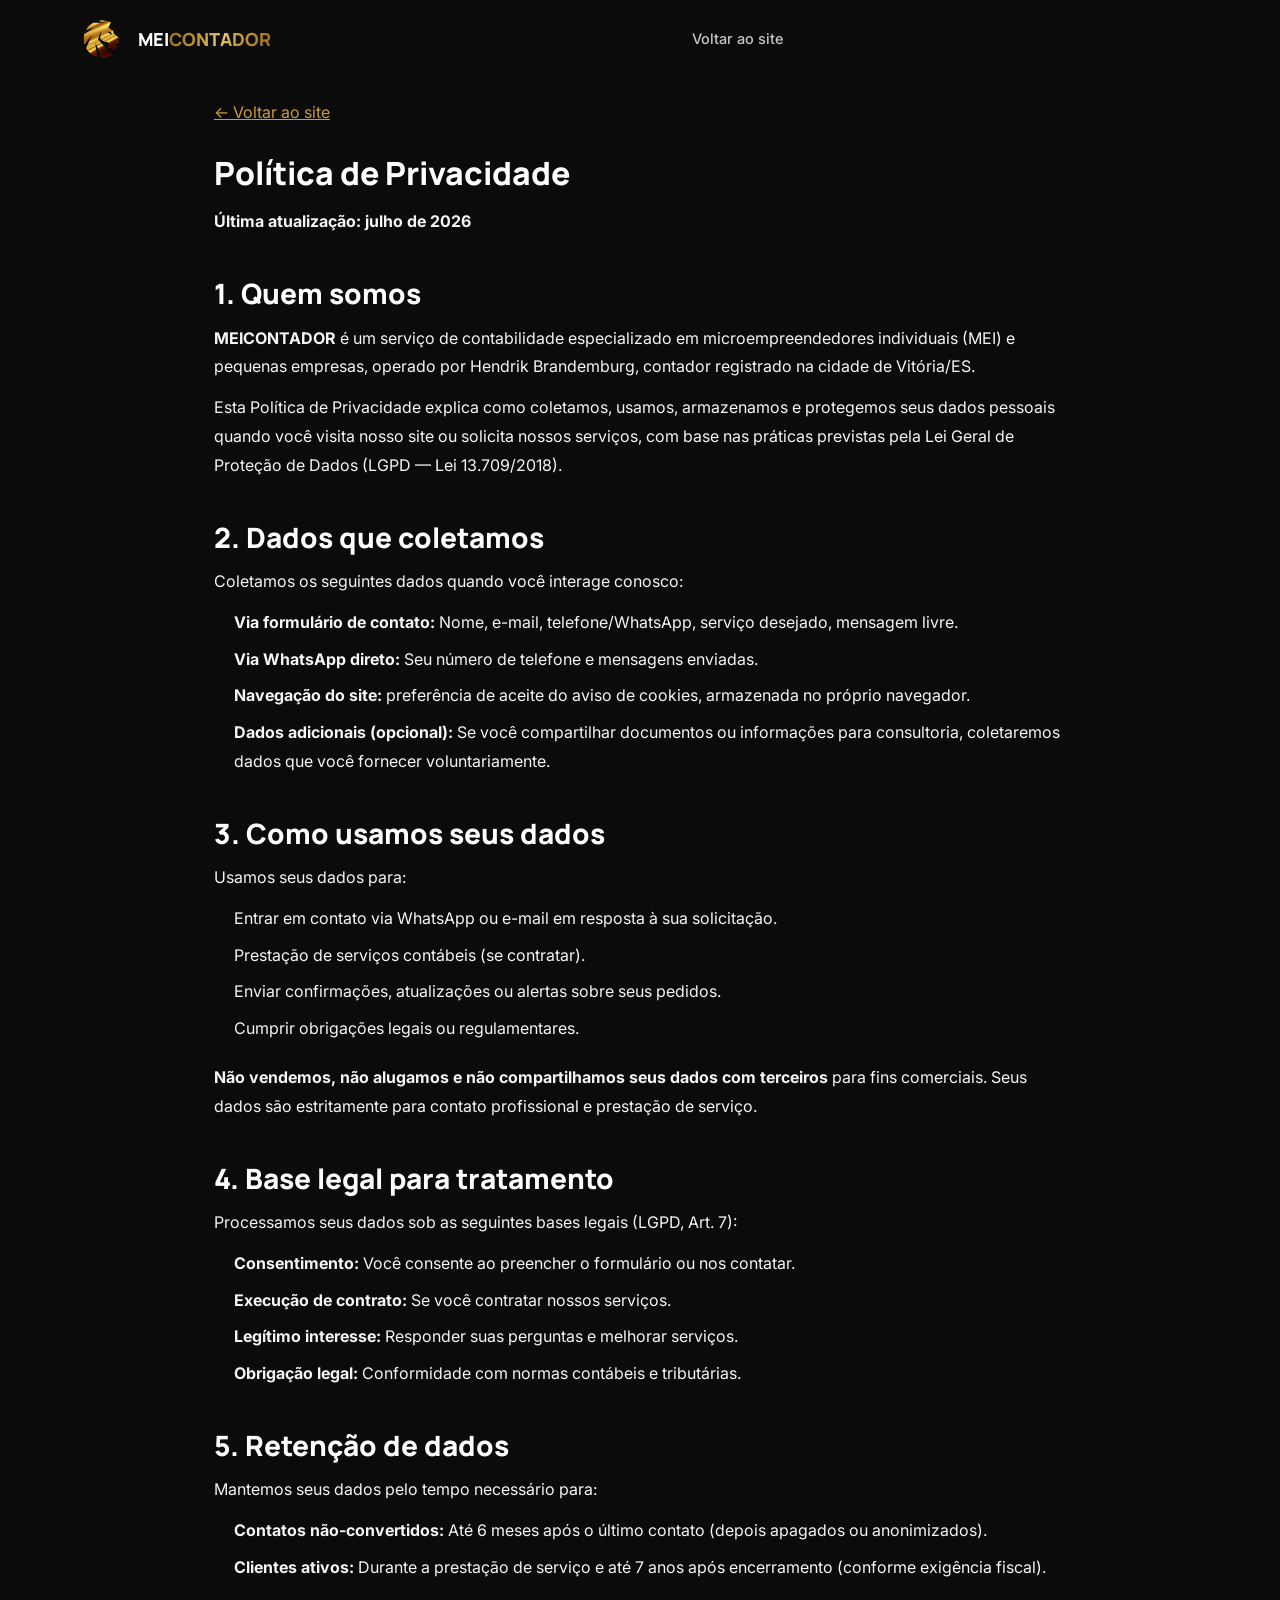
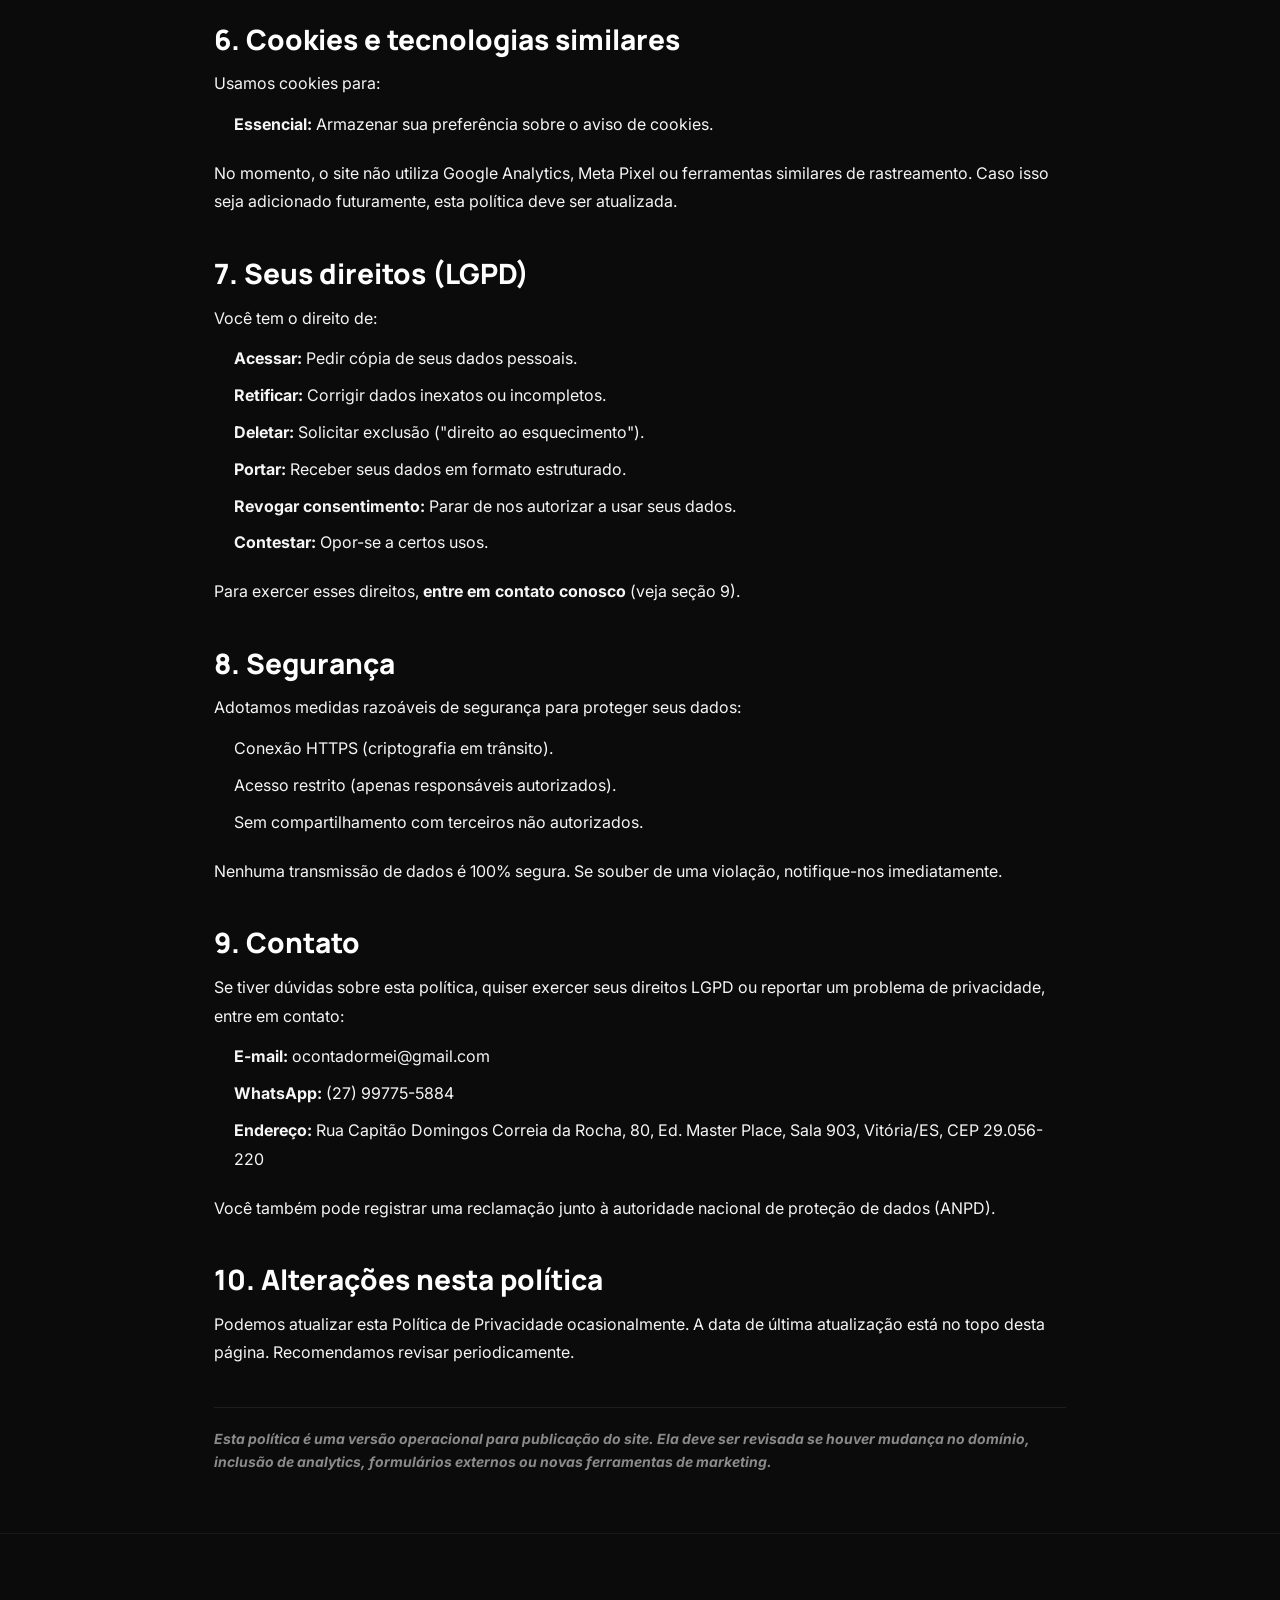
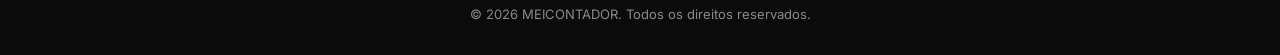
==== privacidade.html @ b013ba26 "feat: prepare MEICONTADOR static landing page" ====
<!DOCTYPE html>
<html lang="pt-BR">
<head>
<meta charset="UTF-8">
<meta name="viewport" content="width=device-width, initial-scale=1.0">
<title>Política de Privacidade | MEICONTADOR</title>
<meta name="description" content="Conheça a Política de Privacidade do MEICONTADOR e como tratamos dados pessoais para atendimento contábil.">
<meta name="robots" content="index, follow">
<link rel="canonical" href="https://meicontador-site.vercel.app/privacidade.html">

<link rel="icon" type="image/png" href="assets/favicon.png">
<link rel="preconnect" href="https://fonts.googleapis.com">
<link rel="preconnect" href="https://fonts.gstatic.com" crossorigin>
<link href="https://fonts.googleapis.com/css2?family=Manrope:wght@500;700;800&family=Inter:wght@400;500;600&display=swap" rel="stylesheet">
<link rel="stylesheet" href="css/style.css">

<style>
.privacy-container { max-width:900px; margin:0 auto; padding:100px 24px 60px; }
.privacy-container h1 { margin-top:0; margin-bottom:16px; }
.privacy-container h2 { margin-top:42px; margin-bottom:14px; font-size:clamp(20px,2.2vw,28px); }
.privacy-container p, .privacy-container li { line-height:1.8; margin-bottom:12px; color:var(--gray-light); }
.privacy-container ul { margin-left:20px; margin-bottom:20px; }
.privacy-container li { margin-bottom:8px; }
.privacy-update { color:var(--gray-mid); font-size:14px; font-style:italic; margin-top:40px; padding-top:20px; border-top:1px solid rgba(255,255,255,.08); }
.back-link { display:inline-flex; align-items:center; gap:8px; margin-bottom:30px; color:var(--gold); text-decoration:underline; }
.back-link:hover { opacity:.8; }
</style>
</head>
<body>

<header class="site-header" id="siteHeader">
  <div class="container nav-inner">
    <a href="index.html" class="brand">
      <img src="assets/logo-icon.png" alt="MEICONTADOR" width="400" height="283" decoding="async">
      <span class="brand-word">MEI<span>CONTADOR</span></span>
    </a>
    <nav class="nav-links" id="navLinks">
      <a href="index.html">Voltar ao site</a>
    </nav>
    <div class="nav-cta">
      <button class="menu-toggle" id="menuToggle" aria-label="Abrir menu" aria-expanded="false" aria-controls="navLinks"><span class="hamburger"><i></i><i></i><i></i></span></button>
    </div>
  </div>
</header>

<main class="privacy-container">
  <a href="index.html" class="back-link">← Voltar ao site</a>

  <h1>Política de Privacidade</h1>
  <p><strong>Última atualização: julho de 2026</strong></p>

  <h2>1. Quem somos</h2>
  <p><strong>MEICONTADOR</strong> é um serviço de contabilidade especializado em microempreendedores individuais (MEI) e pequenas empresas, operado por Hendrik Brandemburg, contador registrado na cidade de Vitória/ES.</p>
  <p>Esta Política de Privacidade explica como coletamos, usamos, armazenamos e protegemos seus dados pessoais quando você visita nosso site ou solicita nossos serviços, com base nas práticas previstas pela Lei Geral de Proteção de Dados (LGPD — Lei 13.709/2018).</p>

  <h2>2. Dados que coletamos</h2>
  <p>Coletamos os seguintes dados quando você interage conosco:</p>
  <ul>
    <li><strong>Via formulário de contato:</strong> Nome, e-mail, telefone/WhatsApp, serviço desejado, mensagem livre.</li>
    <li><strong>Via WhatsApp direto:</strong> Seu número de telefone e mensagens enviadas.</li>
    <li><strong>Navegação do site:</strong> preferência de aceite do aviso de cookies, armazenada no próprio navegador.</li>
    <li><strong>Dados adicionais (opcional):</strong> Se você compartilhar documentos ou informações para consultoria, coletaremos dados que você fornecer voluntariamente.</li>
  </ul>

  <h2>3. Como usamos seus dados</h2>
  <p>Usamos seus dados para:</p>
  <ul>
    <li>Entrar em contato via WhatsApp ou e-mail em resposta à sua solicitação.</li>
    <li>Prestação de serviços contábeis (se contratar).</li>
    <li>Enviar confirmações, atualizações ou alertas sobre seus pedidos.</li>
    <li>Cumprir obrigações legais ou regulamentares.</li>
  </ul>
  <p><strong>Não vendemos, não alugamos e não compartilhamos seus dados com terceiros</strong> para fins comerciais. Seus dados são estritamente para contato profissional e prestação de serviço.</p>

  <h2>4. Base legal para tratamento</h2>
  <p>Processamos seus dados sob as seguintes bases legais (LGPD, Art. 7):</p>
  <ul>
    <li><strong>Consentimento:</strong> Você consente ao preencher o formulário ou nos contatar.</li>
    <li><strong>Execução de contrato:</strong> Se você contratar nossos serviços.</li>
    <li><strong>Legítimo interesse:</strong> Responder suas perguntas e melhorar serviços.</li>
    <li><strong>Obrigação legal:</strong> Conformidade com normas contábeis e tributárias.</li>
  </ul>

  <h2>5. Retenção de dados</h2>
  <p>Mantemos seus dados pelo tempo necessário para:</p>
  <ul>
    <li><strong>Contatos não-convertidos:</strong> Até 6 meses após o último contato (depois apagados ou anonimizados).</li>
    <li><strong>Clientes ativos:</strong> Durante a prestação de serviço e até 7 anos após encerramento (conforme exigência fiscal).</li>
  </ul>

  <h2>6. Cookies e tecnologias similares</h2>
  <p>Usamos cookies para:</p>
  <ul>
    <li><strong>Essencial:</strong> Armazenar sua preferência sobre o aviso de cookies.</li>
  </ul>
  <p>No momento, o site não utiliza Google Analytics, Meta Pixel ou ferramentas similares de rastreamento. Caso isso seja adicionado futuramente, esta política deve ser atualizada.</p>

  <h2>7. Seus direitos (LGPD)</h2>
  <p>Você tem o direito de:</p>
  <ul>
    <li><strong>Acessar:</strong> Pedir cópia de seus dados pessoais.</li>
    <li><strong>Retificar:</strong> Corrigir dados inexatos ou incompletos.</li>
    <li><strong>Deletar:</strong> Solicitar exclusão ("direito ao esquecimento").</li>
    <li><strong>Portar:</strong> Receber seus dados em formato estruturado.</li>
    <li><strong>Revogar consentimento:</strong> Parar de nos autorizar a usar seus dados.</li>
    <li><strong>Contestar:</strong> Opor-se a certos usos.</li>
  </ul>
  <p>Para exercer esses direitos, <strong>entre em contato conosco</strong> (veja seção 9).</p>

  <h2>8. Segurança</h2>
  <p>Adotamos medidas razoáveis de segurança para proteger seus dados:</p>
  <ul>
    <li>Conexão HTTPS (criptografia em trânsito).</li>
    <li>Acesso restrito (apenas responsáveis autorizados).</li>
    <li>Sem compartilhamento com terceiros não autorizados.</li>
  </ul>
  <p>Nenhuma transmissão de dados é 100% segura. Se souber de uma violação, notifique-nos imediatamente.</p>

  <h2>9. Contato</h2>
  <p>Se tiver dúvidas sobre esta política, quiser exercer seus direitos LGPD ou reportar um problema de privacidade, entre em contato:</p>
  <ul>
    <li><strong>E-mail:</strong> <a href="mailto:ocontadormei@gmail.com">ocontadormei@gmail.com</a></li>
    <li><strong>WhatsApp:</strong> <a href="https://wa.me/5527997755884" target="_blank" rel="noopener">(27) 99775-5884</a></li>
    <li><strong>Endereço:</strong> Rua Capitão Domingos Correia da Rocha, 80, Ed. Master Place, Sala 903, Vitória/ES, CEP 29.056-220</li>
  </ul>
  <p>Você também pode registrar uma reclamação junto à autoridade nacional de proteção de dados (<a href="https://www.gov.br/anpd/pt-br" target="_blank" rel="noopener">ANPD</a>).</p>

  <h2>10. Alterações nesta política</h2>
  <p>Podemos atualizar esta Política de Privacidade ocasionalmente. A data de última atualização está no topo desta página. Recomendamos revisar periodicamente.</p>

  <div class="privacy-update">
    <strong>Esta política é uma versão operacional para publicação do site. Ela deve ser revisada se houver mudança no domínio, inclusão de analytics, formulários externos ou novas ferramentas de marketing.</strong>
  </div>
</main>

<footer class="site-footer">
  <div class="container">
    <div class="footer-bottom" style="justify-content:center; border:none; padding-top:0;">
      <span>© <span id="year"></span> MEICONTADOR. Todos os direitos reservados.</span>
    </div>
  </div>
</footer>

<script src="js/main.js"></script>
</body>
</html>
---- css/style.css ----
/* ==========================================================================
   MEICONTADOR — Design tokens
   ========================================================================== */
:root{
  --black:        #0B0B0B;
  --black-soft:   #1C1C1C;
  --black-card:   #151515;
  --gray-light:   #F5F5F5;
  --gray-mid:     #8A8A8A;
  --white:        #FFFFFF;
  --gold:         #C89B3C;
  --gold-dark:    #9B6C14;
  --gold-bright:  #E8CB7A;
  --gold-line:    rgba(200,155,60,.35);

  --font-display: 'Manrope', sans-serif;
  --font-body:    'Inter', sans-serif;

  --gold-gradient: linear-gradient(115deg, var(--gold-dark) 0%, var(--gold) 35%, var(--gold-bright) 50%, var(--gold) 65%, var(--gold-dark) 100%);

  --container: 1180px;
  --radius: 14px;
  --ease: cubic-bezier(.16,.84,.44,1);
}

*,*::before,*::after{ box-sizing:border-box; margin:0; padding:0; }
html{ scroll-behavior:smooth; }
@media (prefers-reduced-motion: reduce){
  html{ scroll-behavior:auto; }
  *,*::before,*::after{ animation-duration:.01ms !important; animation-iteration-count:1 !important; transition-duration:.01ms !important; scroll-behavior:auto !important; }
}

body{
  background:var(--black);
  color:var(--gray-light);
  font-family:var(--font-body);
  line-height:1.6;
  -webkit-font-smoothing:antialiased;
  overflow-x:hidden;
}

img{ max-width:100%; display:block; }
a{ color:inherit; text-decoration:none; }
ul{ list-style:none; }
button{ font-family:inherit; cursor:pointer; border:none; background:none; color:inherit; }
input, textarea, select{ font-family:inherit; }

a:focus-visible,
button:focus-visible,
input:focus-visible,
select:focus-visible,
textarea:focus-visible{
  outline:2px solid var(--gold-bright);
  outline-offset:4px;
}

.container{ max-width:var(--container); margin:0 auto; padding:0 24px; }

section{ position:relative; }

h1,h2,h3,h4{ font-family:var(--font-display); font-weight:800; color:var(--white); letter-spacing:0; line-height:1.12; }

.eyebrow{
  display:inline-flex; align-items:center; gap:10px;
  font-family:var(--font-body); font-weight:600; font-size:13px; letter-spacing:0; text-transform:uppercase;
  color:var(--gold);
  margin-bottom:18px;
}
.eyebrow::before{ content:''; width:22px; height:1px; background:var(--gold); }

.section-head{ max-width:640px; margin-bottom:56px; }
.section-head h2{ font-size:clamp(28px,3.6vw,42px); margin-bottom:16px; }
.section-head p{ color:var(--gray-mid); font-size:17px; }
.section-head.center{ margin-left:auto; margin-right:auto; text-align:center; }

/* Gold text ------------------------------------------------------------ */
.gold-text{
  background:var(--gold-gradient);
  background-size:220% 100%;
  -webkit-background-clip:text; background-clip:text; color:transparent;
  animation:shine 7s linear infinite;
}
@keyframes shine{ to{ background-position:-220% 0; } }

/* Buttons ---------------------------------------------------------------- */
.btn{
  display:inline-flex; align-items:center; justify-content:center; gap:10px;
  padding:15px 30px; border-radius:100px;
  font-weight:600; font-size:15px; letter-spacing:0;
  transition:transform .35s var(--ease), box-shadow .35s var(--ease), background .35s var(--ease);
  white-space:nowrap;
}
.btn-primary{
  background:var(--gold-gradient); background-size:220% 100%; background-position:0 0;
  color:var(--black);
}
.btn-primary:hover{ background-position:-120% 0; transform:translateY(-2px); box-shadow:0 12px 30px -8px rgba(200,155,60,.55); }
.btn-ghost{
  border:1px solid rgba(255,255,255,.18); color:var(--white); background:rgba(255,255,255,.02);
}
.btn-ghost:hover{ border-color:var(--gold); background:rgba(200,155,60,.08); transform:translateY(-2px); }
.btn-block{ width:100%; }

/* ==========================================================================
   Header / nav
   ========================================================================== */
.site-header{
  position:fixed; top:0; left:0; right:0; z-index:100;
  padding:20px 0;
  transition:background .4s var(--ease), padding .4s var(--ease), border-color .4s var(--ease);
  border-bottom:1px solid transparent;
}
.site-header.scrolled{
  padding:12px 0;
  background:rgba(11,11,11,.82);
  backdrop-filter:blur(14px);
  -webkit-backdrop-filter:blur(14px);
  border-bottom-color:rgba(255,255,255,.06);
}
.nav-inner{ display:flex; align-items:center; justify-content:space-between; gap:24px; }
.brand{ display:flex; align-items:center; gap:10px; }
.brand img{ height:38px; width:auto; }
.brand-word{ font-family:var(--font-display); font-weight:800; font-size:18px; color:var(--white); letter-spacing:0; }
.brand-word span{ background:var(--gold-gradient); -webkit-background-clip:text; background-clip:text; color:transparent; }

.nav-links{ display:flex; align-items:center; gap:34px; }
.nav-links a{ font-size:14.5px; font-weight:500; color:var(--gray-light); opacity:.8; position:relative; transition:opacity .25s; }
.nav-links a:hover{ opacity:1; }
.nav-links a::after{ content:''; position:absolute; left:0; bottom:-6px; width:0; height:1px; background:var(--gold); transition:width .3s var(--ease); }
.nav-links a:hover::after{ width:100%; }

.nav-cta{ display:flex; align-items:center; gap:14px; }
.nav-cta .btn{ padding:11px 22px; font-size:14px; }

.menu-toggle{ display:none; width:38px; height:38px; align-items:center; justify-content:center; }
.menu-toggle span, .menu-toggle::before, .menu-toggle::after{ display:none; }
.hamburger{ width:22px; height:16px; position:relative; }
.hamburger i{ position:absolute; left:0; right:0; height:1.5px; background:var(--white); transition:transform .3s var(--ease), opacity .3s var(--ease); }
.hamburger i:nth-child(1){ top:0; }
.hamburger i:nth-child(2){ top:7px; }
.hamburger i:nth-child(3){ top:14px; }
.menu-toggle.open .hamburger i:nth-child(1){ transform:translateY(7px) rotate(45deg); }
.menu-toggle.open .hamburger i:nth-child(2){ opacity:0; }
.menu-toggle.open .hamburger i:nth-child(3){ transform:translateY(-7px) rotate(-45deg); }

@media (max-width: 900px){
  .nav-links{ position:fixed; top:0; right:0; height:100vh; width:min(320px,80vw);
    background:var(--black-soft); flex-direction:column; justify-content:center; align-items:flex-start;
    padding:40px; gap:26px; transform:translateX(100%); transition:transform .45s var(--ease); border-left:1px solid rgba(255,255,255,.06); }
  .nav-links.open{ transform:translateX(0); }
  .nav-links a{ font-size:19px; }
  .nav-cta .btn-ghost{ display:none; }
  .menu-toggle{ display:flex; }
}

/* ==========================================================================
   Hero
   ========================================================================== */
.hero{
  min-height:100vh; display:flex; align-items:center;
  padding:150px 0 90px;
  position:relative;
  background:
    radial-gradient(ellipse 900px 500px at 82% 12%, rgba(200,155,60,.14), transparent 60%),
    radial-gradient(ellipse 700px 500px at 5% 90%, rgba(155,108,20,.10), transparent 60%),
    var(--black);
  overflow:hidden;
}
.hero-grid{ display:grid; grid-template-columns:1.05fr .95fr; gap:60px; align-items:center; }
.hero-copy h1{ font-size:clamp(38px,5.4vw,68px); margin-bottom:22px; }
.hero-copy p.lead{ font-size:18px; color:var(--gray-mid); max-width:480px; margin-bottom:38px; }
.hero-actions{ display:flex; gap:16px; flex-wrap:wrap; margin-bottom:46px; }
.hero-trust{ display:flex; gap:34px; flex-wrap:wrap; }
.hero-trust div{ display:flex; flex-direction:column; }
.hero-trust strong{ font-family:var(--font-display); font-weight:800; font-size:22px; color:var(--white); }
.hero-trust span{ font-size:13px; color:var(--gray-mid); }

.hero-visual{ position:relative; height:480px; }
.hero-visual svg{ width:100%; height:100%; }

/* ==========================================================================
   Stats bar
   ========================================================================== */
.stats{ padding:70px 0; border-top:1px solid rgba(255,255,255,.06); border-bottom:1px solid rgba(255,255,255,.06); }
.stats-grid{ display:grid; grid-template-columns:repeat(4,1fr); gap:32px; text-align:center; }
.stat-num{ font-family:var(--font-display); font-weight:800; font-size:clamp(30px,3.6vw,44px); background:var(--gold-gradient); -webkit-background-clip:text; background-clip:text; color:transparent; }
.stat-label{ margin-top:6px; font-size:14px; color:var(--gray-mid); }

/* ==========================================================================
   Services
   ========================================================================== */
.services{ padding:130px 0; }
.services-grid{ display:grid; grid-template-columns:repeat(4,1fr); gap:20px; }
.service-card{
  background:var(--black-card); border:1px solid rgba(255,255,255,.06); border-radius:var(--radius);
  padding:30px 26px; position:relative; overflow:hidden;
  transition:transform .4s var(--ease), border-color .4s var(--ease);
  min-height:255px; display:flex; flex-direction:column;
}
.service-card::before{
  content:''; position:absolute; inset:0; padding:1px; border-radius:var(--radius);
  background:var(--gold-gradient); background-size:250% 100%; background-position:130% 0;
  -webkit-mask:linear-gradient(#000 0 0) content-box, linear-gradient(#000 0 0);
  -webkit-mask-composite:xor; mask-composite:exclude;
  opacity:0; transition:opacity .4s var(--ease), background-position 1.1s var(--ease);
  pointer-events:none;
}
.service-card > *{ position:relative; z-index:1; }
.service-card:hover{ transform:translateY(-6px); border-color:transparent; }
.service-card:hover::before{ opacity:1; background-position:-20% 0; }
.service-icon{ width:44px; height:44px; margin-bottom:20px; }
.service-icon svg{ width:100%; height:100%; stroke:var(--gold); }
.service-card h3{ font-size:17px; font-weight:700; margin-bottom:8px; }
.service-card p{ font-size:14px; color:var(--gray-mid); }
.service-card .service-cta{
  margin-top:auto;
  padding-top:22px;
  color:var(--gold-bright);
  font-size:14px;
  font-weight:700;
}
.service-card .service-cta:hover{ color:var(--white); }

/* ==========================================================================
   Diferenciais
   ========================================================================== */
.diferenciais{ padding:130px 0; background:var(--black-soft); }
.dif-grid{ display:grid; grid-template-columns:repeat(3,1fr); gap:1px; background:rgba(255,255,255,.06); border:1px solid rgba(255,255,255,.06); border-radius:var(--radius); overflow:hidden; }
.dif-item{ background:var(--black-soft); padding:34px 30px; display:flex; gap:16px; align-items:flex-start; }
.dif-item svg{ width:22px; height:22px; flex-shrink:0; stroke:var(--gold); margin-top:2px; }
.dif-item h4{ font-size:15.5px; font-weight:700; margin-bottom:4px; }
.dif-item p{ font-size:13.5px; color:var(--gray-mid); }

/* ==========================================================================
   Como funciona (timeline)
   ========================================================================== */
.timeline{ padding:130px 0; }
.timeline-track{ display:grid; grid-template-columns:repeat(4,1fr); gap:0; position:relative; }
.timeline-track::before{
  content:''; position:absolute; top:27px; left:12%; right:12%; height:1px;
  background:linear-gradient(90deg, transparent, var(--gold-line) 15%, var(--gold-line) 85%, transparent);
}
.tl-step{ text-align:center; padding:0 18px; position:relative; }
.tl-num{
  width:54px; height:54px; margin:0 auto 22px; border-radius:50%;
  display:flex; align-items:center; justify-content:center;
  font-family:var(--font-display); font-weight:800; font-size:18px; color:var(--black);
  background:var(--gold-gradient); position:relative; z-index:2;
}
.tl-step h4{ font-size:16px; margin-bottom:8px; }
.tl-step p{ font-size:13.5px; color:var(--gray-mid); }

/* ==========================================================================
   Benefícios
   ========================================================================== */
.beneficios{ padding:130px 0; background:var(--black-soft); }
.ben-grid{ display:grid; grid-template-columns:1fr 1fr; gap:70px; align-items:center; }
.ben-list li{ display:flex; gap:16px; align-items:flex-start; padding:16px 0; border-bottom:1px solid rgba(255,255,255,.06); }
.ben-list li:last-child{ border-bottom:none; }
.ben-list svg{ width:20px; height:20px; stroke:var(--gold); flex-shrink:0; margin-top:3px; }
.ben-list p{ font-size:15.5px; color:var(--gray-light); }
.ben-panel{
  background:var(--black-card); border:1px solid rgba(255,255,255,.07); border-radius:20px; padding:44px;
  position:relative; overflow:hidden;
}
.ben-panel::after{ content:''; position:absolute; width:260px; height:260px; border-radius:50%; background:radial-gradient(circle, rgba(200,155,60,.18), transparent 70%); top:-90px; right:-90px; }
.ben-panel blockquote{ font-family:var(--font-display); font-weight:700; font-size:22px; color:var(--white); line-height:1.4; position:relative; z-index:1; }
.ben-panel cite{ display:block; margin-top:22px; font-style:normal; font-size:13.5px; color:var(--gold); }

/* ==========================================================================
   Sobre
   ========================================================================== */
.sobre{ padding:130px 0; }
.sobre-grid{ display:grid; grid-template-columns:.8fr 1.2fr; gap:70px; align-items:center; }
.sobre-portrait{ position:relative; aspect-ratio:4/5; border-radius:20px; overflow:hidden;
  background:linear-gradient(160deg, #1a1a1a, #0d0d0d);
  border:1px solid rgba(255,255,255,.08);
  display:flex; align-items:center; justify-content:center;
}
.sobre-monogram{
  width:150px; height:150px; border-radius:50%;
  border:1px solid var(--gold-line);
  display:flex; align-items:center; justify-content:center;
  font-family:var(--font-display); font-weight:800; font-size:46px;
  background:var(--gold-gradient); -webkit-background-clip:text; background-clip:text; color:transparent;
  position:relative;
}
.sobre-monogram::before{ content:''; position:absolute; inset:-18px; border-radius:50%; border:1px solid rgba(255,255,255,.06); }
.sobre-badge{
  position:absolute; bottom:20px; left:20px; right:20px;
  background:rgba(11,11,11,.7); backdrop-filter:blur(10px); border:1px solid rgba(255,255,255,.08);
  border-radius:12px; padding:16px 18px;
}
.sobre-badge strong{ display:block; font-size:15px; color:var(--white); }
.sobre-badge span{ font-size:12.5px; color:var(--gold); }
.sobre-tags{ display:flex; flex-wrap:wrap; gap:10px; margin:26px 0 30px; }
.sobre-tags span{
  font-size:12.5px; font-weight:600; padding:8px 14px; border-radius:100px;
  border:1px solid rgba(255,255,255,.12); color:var(--gray-light);
}
.sobre-copy p{ color:var(--gray-mid); font-size:16px; margin-bottom:16px; }
.sobre-copy p:last-of-type{ margin-bottom:0; }

/* ==========================================================================
   Depoimentos
   ========================================================================== */
.depoimentos{ padding:130px 0; background:var(--black-soft); }
.dep-grid{ display:grid; grid-template-columns:repeat(3,1fr); gap:22px; }
.dep-card{ background:var(--black-card); border:1px solid rgba(255,255,255,.06); border-radius:var(--radius); padding:32px; display:flex; flex-direction:column; gap:20px; }
.dep-stars{ display:flex; gap:4px; }
.dep-stars svg{ width:16px; height:16px; fill:var(--gold); stroke:none; }
.dep-card p{ font-size:15px; color:var(--gray-light); line-height:1.7; flex-grow:1; }
.dep-person{ display:flex; align-items:center; gap:12px; padding-top:16px; border-top:1px solid rgba(255,255,255,.06); }
.dep-avatar{
  width:40px; height:40px; border-radius:50%; flex-shrink:0;
  background:var(--gold-gradient); display:flex; align-items:center; justify-content:center;
  font-family:var(--font-display); font-weight:800; font-size:14px; color:var(--black);
}
.dep-person strong{ display:block; font-size:14px; color:var(--white); }
.dep-person span{ font-size:12.5px; color:var(--gray-mid); }

/* ==========================================================================
   FAQ
   ========================================================================== */
.faq{ padding:130px 0; }
.faq-list{ max-width:820px; margin:0 auto; }
.faq-item{ border-bottom:1px solid rgba(255,255,255,.08); }
.faq-q{
  width:100%; display:flex; align-items:center; justify-content:space-between; gap:20px;
  padding:26px 4px; text-align:left; font-family:var(--font-display); font-weight:700; font-size:16.5px; color:var(--white);
}
.faq-q .plus{ width:20px; height:20px; position:relative; flex-shrink:0; }
.faq-q .plus::before, .faq-q .plus::after{ content:''; position:absolute; background:var(--gold); transition:transform .35s var(--ease); }
.faq-q .plus::before{ top:9px; left:0; width:20px; height:1.5px; }
.faq-q .plus::after{ top:0; left:9px; width:1.5px; height:20px; }
.faq-item.open .faq-q .plus::after{ transform:rotate(90deg) scaleX(0); }
.faq-answer{ max-height:0; overflow:hidden; transition:max-height .45s var(--ease); }
.faq-answer p{ padding:0 4px 26px; color:var(--gray-mid); font-size:15px; max-width:680px; }

/* ==========================================================================
   CTA final
   ========================================================================== */
.cta-final{ padding:130px 0; text-align:center; background:radial-gradient(ellipse 700px 400px at 50% 0%, rgba(200,155,60,.12), transparent 65%), var(--black); }
.cta-final h2{ font-size:clamp(30px,4.6vw,50px); max-width:720px; margin:0 auto 20px; }
.cta-final p{ color:var(--gray-mid); font-size:17px; margin-bottom:38px; }

/* ==========================================================================
   Contato / Form
   ========================================================================== */
.contato{ padding:130px 0; background:var(--black-soft); }
.contato-grid{ display:grid; grid-template-columns:.85fr 1.15fr; gap:60px; }
.contato-info-item{ display:flex; gap:16px; padding:20px 0; border-bottom:1px solid rgba(255,255,255,.06); }
.contato-info-item:first-child{ padding-top:0; }
.contato-info-item svg{ width:20px; height:20px; stroke:var(--gold); flex-shrink:0; margin-top:2px; }
.contato-info-item strong{ display:block; font-size:14.5px; color:var(--white); margin-bottom:3px; }
.contato-info-item span, .contato-info-item a{ font-size:14.5px; color:var(--gray-mid); }
.contato-info-item a:hover{ color:var(--gold); }

.form-grid{ display:grid; grid-template-columns:1fr 1fr; gap:18px; }
.form-grid .full{ grid-column:1/-1; }
.field label{ display:block; font-size:13px; color:var(--gray-mid); margin-bottom:8px; }
.field input, .field select, .field textarea{
  width:100%; background:var(--black-card); border:1px solid rgba(255,255,255,.1); border-radius:10px;
  padding:14px 16px; color:var(--white); font-size:14.5px; transition:border-color .25s;
}
.field input:focus, .field select:focus, .field textarea:focus{ border-color:var(--gold); }
.field textarea{ resize:vertical; min-height:100px; }
.form-note{ font-size:12.5px; color:var(--gray-mid); margin-top:16px; }

/* ==========================================================================
   Footer
   ========================================================================== */
.site-footer{ padding:70px 0 30px; border-top:1px solid rgba(255,255,255,.06); }
.footer-grid{ display:grid; grid-template-columns:1.4fr 1fr 1fr 1fr; gap:40px; margin-bottom:50px; }
.footer-brand img{ height:40px; margin-bottom:16px; }
.footer-brand p{ font-size:14px; color:var(--gray-mid); max-width:280px; }
.footer-social{ display:flex; gap:12px; margin-top:22px; }
.footer-social a{ width:38px; height:38px; border-radius:50%; border:1px solid rgba(255,255,255,.12); display:flex; align-items:center; justify-content:center; transition:border-color .25s, transform .25s; }
.footer-social a:hover{ border-color:var(--gold); transform:translateY(-2px); }
.footer-social svg{ width:16px; height:16px; stroke:var(--gold); }
.footer-col h5{ font-size:13px; text-transform:uppercase; letter-spacing:0; color:var(--white); margin-bottom:18px; }
.footer-col li{ margin-bottom:11px; }
.footer-col a, .footer-col span{ font-size:14px; color:var(--gray-mid); }
.footer-col a:hover{ color:var(--gold); }
.footer-bottom{ display:flex; justify-content:space-between; align-items:center; flex-wrap:wrap; gap:14px; padding-top:26px; border-top:1px solid rgba(255,255,255,.06); font-size:13px; color:var(--gray-mid); }
.footer-bottom a{ color:var(--gray-mid); }
.footer-bottom a:hover{ color:var(--gold); }

/* ==========================================================================
   WhatsApp floating button
   ========================================================================== */
.wa-float{
  position:fixed; bottom:26px; right:26px; z-index:90;
  width:58px; height:58px; border-radius:50%;
  background:var(--gold-gradient); display:flex; align-items:center; justify-content:center;
  box-shadow:0 10px 30px -6px rgba(200,155,60,.6);
  transition:transform .35s var(--ease);
}
.wa-float:hover{ transform:scale(1.08); }
.wa-float svg{ width:27px; height:27px; fill:var(--black); }
.wa-float::before{
  content:''; position:absolute; inset:0; border-radius:50%; border:2px solid var(--gold);
  animation:pulse-ring 2.4s var(--ease) infinite;
}
@keyframes pulse-ring{ 0%{ transform:scale(1); opacity:.6; } 100%{ transform:scale(1.6); opacity:0; } }

/* ==========================================================================
   Cookie banner
   ========================================================================== */
.cookie-bar{
  position:fixed; left:20px; right:20px; bottom:20px; z-index:200;
  max-width:560px; margin:0 auto;
  background:var(--black-card); border:1px solid rgba(255,255,255,.1); border-radius:16px;
  padding:20px 22px; display:flex; align-items:center; gap:18px; flex-wrap:wrap;
  transform:translateY(140%); transition:transform .5s var(--ease);
  box-shadow:0 20px 50px -12px rgba(0,0,0,.6);
}
.cookie-bar.show{ transform:translateY(0); }
.cookie-bar p{ font-size:13px; color:var(--gray-mid); flex:1; min-width:200px; }
.cookie-bar .btn{ padding:10px 20px; font-size:13px; }

/* ==========================================================================
   Scroll reveal
   ========================================================================== */
.reveal{ opacity:0; transform:translateY(28px); transition:opacity .8s var(--ease), transform .8s var(--ease); }
.reveal.in{ opacity:1; transform:translateY(0); }
.reveal-delay-1.in{ transition-delay:.1s; }
.reveal-delay-2.in{ transition-delay:.2s; }
.reveal-delay-3.in{ transition-delay:.3s; }

/* ==========================================================================
   Responsive
   ========================================================================== */
@media (max-width: 1024px){
  .hero-grid{ grid-template-columns:1fr; }
  .hero-visual{ height:260px; opacity:.72; }
  .stats-grid{ grid-template-columns:repeat(2,1fr); gap:36px 20px; }
  .services-grid{ grid-template-columns:repeat(2,1fr); }
  .dif-grid{ grid-template-columns:1fr; }
  .timeline-track{ grid-template-columns:1fr 1fr; gap:40px 0; }
  .timeline-track::before{ display:none; }
  .ben-grid, .sobre-grid, .contato-grid{ grid-template-columns:1fr; }
  .sobre-grid{ direction:ltr; }
  .sobre-portrait{ max-width:360px; margin:0 auto; }
  .dep-grid{ grid-template-columns:1fr; }
  .footer-grid{ grid-template-columns:1fr 1fr; }
}
@media (max-width: 620px){
  .hero{ min-height:auto; padding:112px 0 54px; }
  .hero-copy h1{ font-size:34px; }
  .hero-copy p.lead{ font-size:16px; margin-bottom:24px; }
  .hero-actions{ display:grid; grid-template-columns:1fr; gap:12px; margin-bottom:28px; }
  .hero-actions .btn{ width:100%; }
  .hero-visual{ display:none; }
  .services-grid{ grid-template-columns:1fr; }
  .timeline-track{ grid-template-columns:1fr; }
  .form-grid{ grid-template-columns:1fr; }
  .footer-grid{ grid-template-columns:1fr; }
  .hero-trust{ display:grid; grid-template-columns:1fr 1fr; gap:18px; }
  .stats-grid{ grid-template-columns:1fr 1fr; }
  .service-card{ min-height:auto; }
}
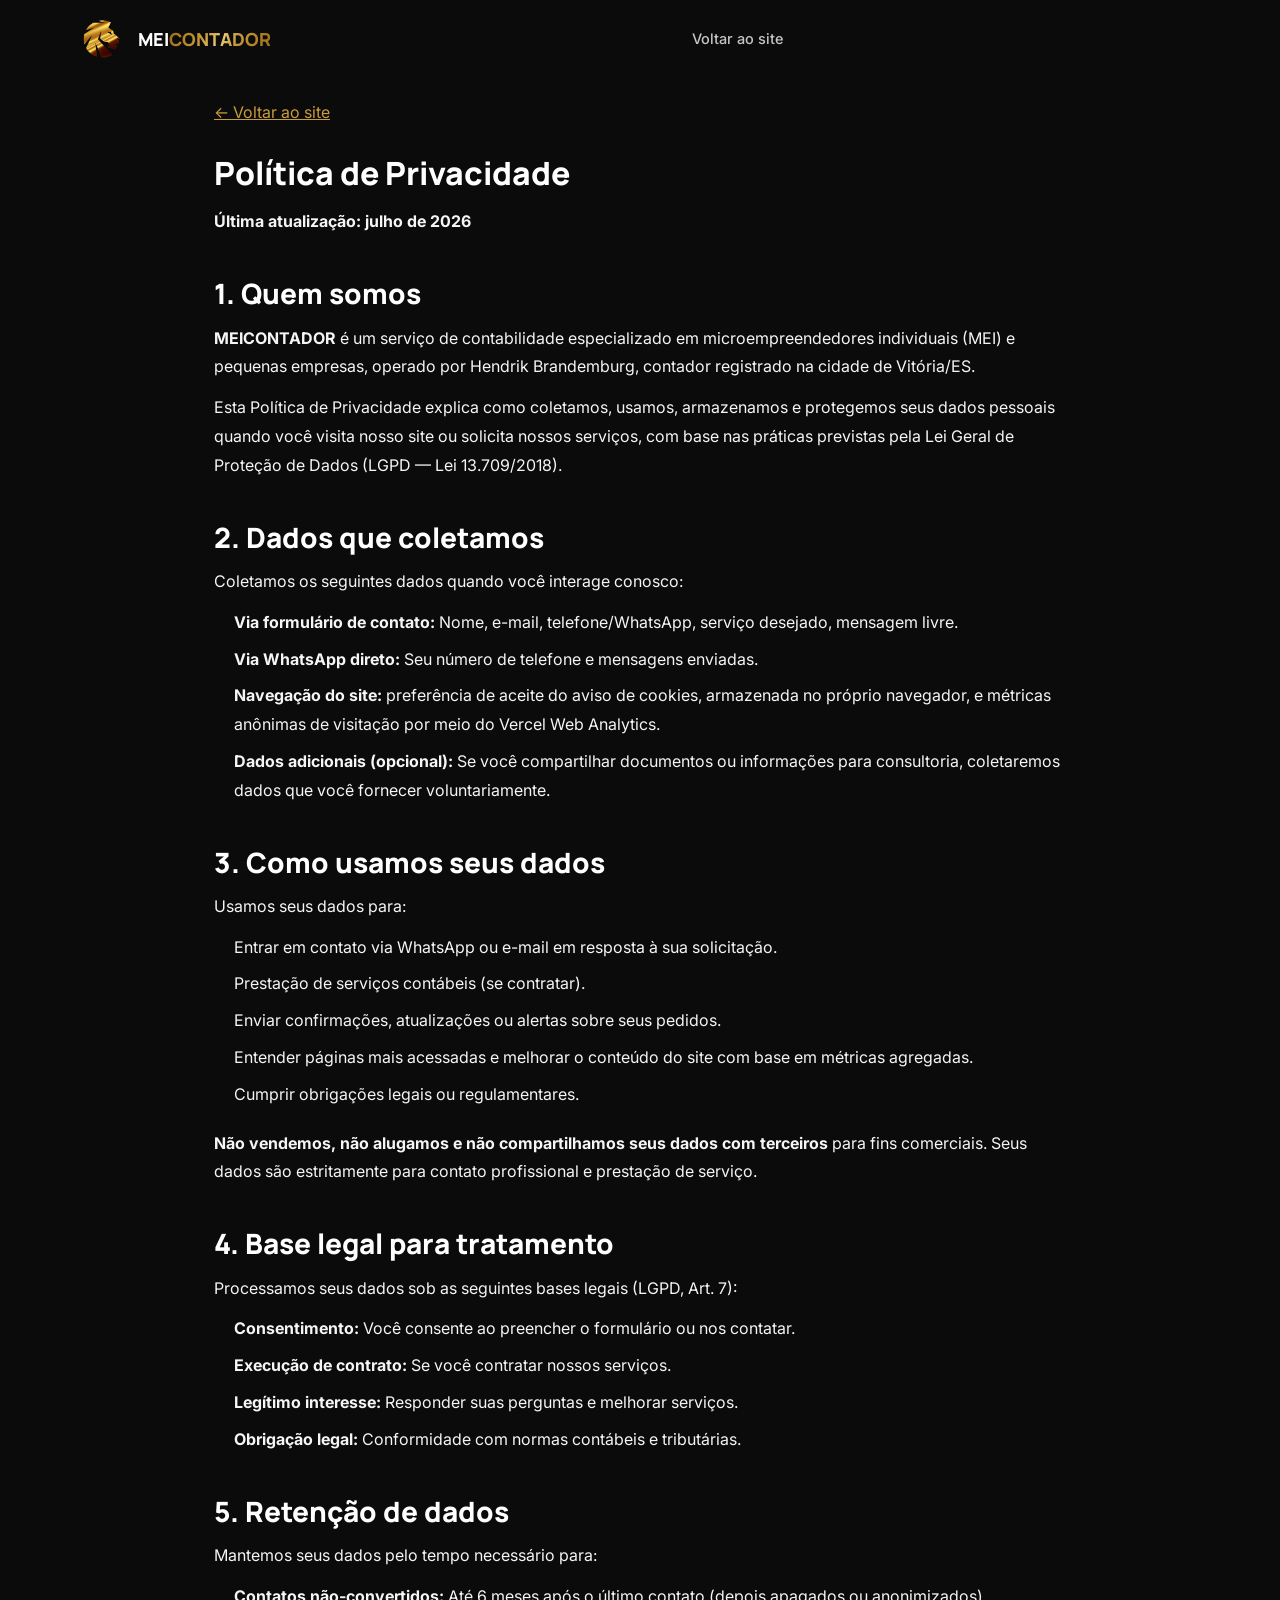
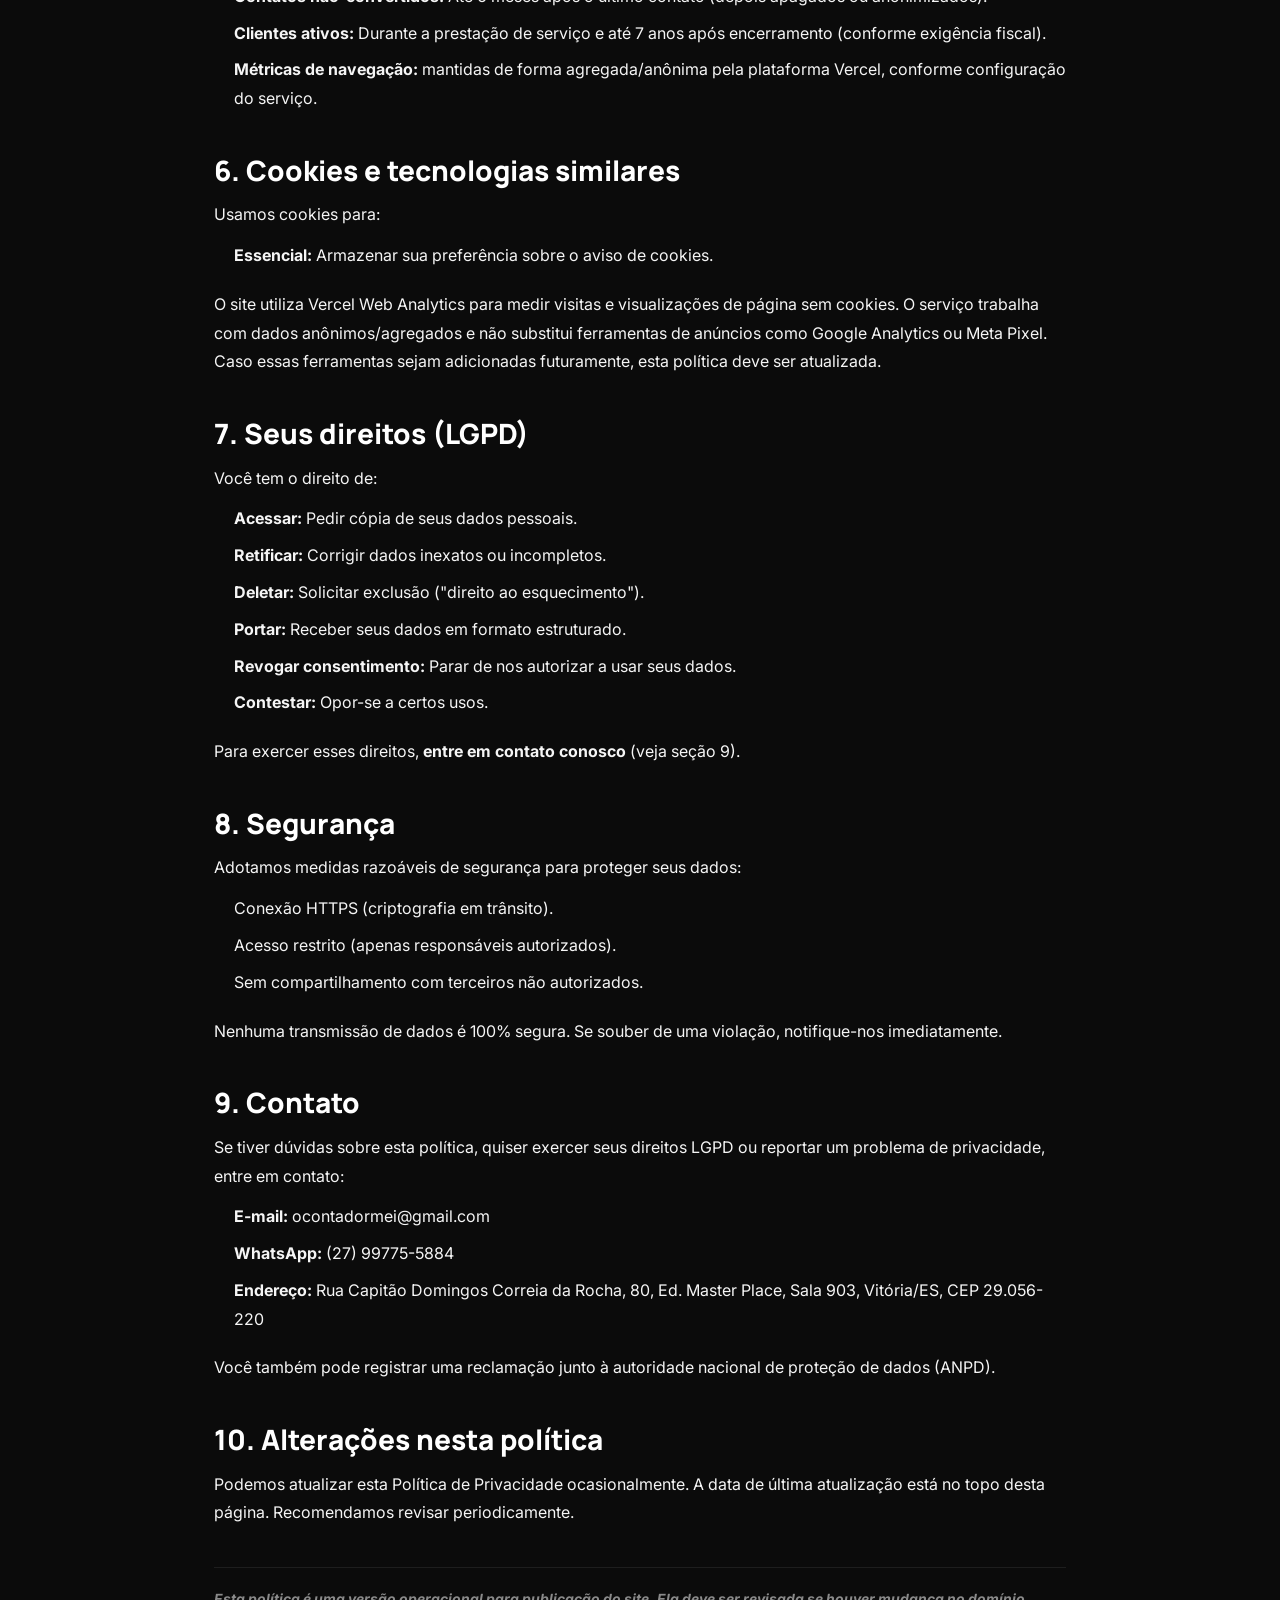
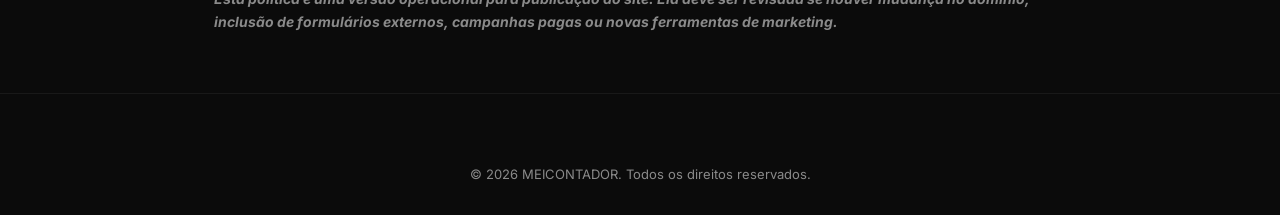
==== commit 95ed1f02: "feat: enable Vercel Web Analytics" ====
--- a/privacidade.html
+++ b/privacidade.html
@@ -4,7 +4,7 @@
 <meta charset="UTF-8">
 <meta name="viewport" content="width=device-width, initial-scale=1.0">
 <title>Política de Privacidade | MEICONTADOR</title>
-<meta name="description" content="Conheça a Política de Privacidade do MEICONTADOR e como tratamos dados pessoais para atendimento contábil.">
+<meta name="description" content="Conheça a Política de Privacidade do MEICONTADOR e como tratamos dados pessoais e métricas anônimas do site.">
 <meta name="robots" content="index, follow">
 <link rel="canonical" href="https://meicontador-site.vercel.app/privacidade.html">
 
@@ -58,7 +58,7 @@
   <ul>
     <li><strong>Via formulário de contato:</strong> Nome, e-mail, telefone/WhatsApp, serviço desejado, mensagem livre.</li>
     <li><strong>Via WhatsApp direto:</strong> Seu número de telefone e mensagens enviadas.</li>
-    <li><strong>Navegação do site:</strong> preferência de aceite do aviso de cookies, armazenada no próprio navegador.</li>
+    <li><strong>Navegação do site:</strong> preferência de aceite do aviso de cookies, armazenada no próprio navegador, e métricas anônimas de visitação por meio do Vercel Web Analytics.</li>
     <li><strong>Dados adicionais (opcional):</strong> Se você compartilhar documentos ou informações para consultoria, coletaremos dados que você fornecer voluntariamente.</li>
   </ul>
 
@@ -68,6 +68,7 @@
     <li>Entrar em contato via WhatsApp ou e-mail em resposta à sua solicitação.</li>
     <li>Prestação de serviços contábeis (se contratar).</li>
     <li>Enviar confirmações, atualizações ou alertas sobre seus pedidos.</li>
+    <li>Entender páginas mais acessadas e melhorar o conteúdo do site com base em métricas agregadas.</li>
     <li>Cumprir obrigações legais ou regulamentares.</li>
   </ul>
   <p><strong>Não vendemos, não alugamos e não compartilhamos seus dados com terceiros</strong> para fins comerciais. Seus dados são estritamente para contato profissional e prestação de serviço.</p>
@@ -86,6 +87,7 @@
   <ul>
     <li><strong>Contatos não-convertidos:</strong> Até 6 meses após o último contato (depois apagados ou anonimizados).</li>
     <li><strong>Clientes ativos:</strong> Durante a prestação de serviço e até 7 anos após encerramento (conforme exigência fiscal).</li>
+    <li><strong>Métricas de navegação:</strong> mantidas de forma agregada/anônima pela plataforma Vercel, conforme configuração do serviço.</li>
   </ul>
 
   <h2>6. Cookies e tecnologias similares</h2>
@@ -93,7 +95,7 @@
   <ul>
     <li><strong>Essencial:</strong> Armazenar sua preferência sobre o aviso de cookies.</li>
   </ul>
-  <p>No momento, o site não utiliza Google Analytics, Meta Pixel ou ferramentas similares de rastreamento. Caso isso seja adicionado futuramente, esta política deve ser atualizada.</p>
+  <p>O site utiliza Vercel Web Analytics para medir visitas e visualizações de página sem cookies. O serviço trabalha com dados anônimos/agregados e não substitui ferramentas de anúncios como Google Analytics ou Meta Pixel. Caso essas ferramentas sejam adicionadas futuramente, esta política deve ser atualizada.</p>
 
   <h2>7. Seus direitos (LGPD)</h2>
   <p>Você tem o direito de:</p>
@@ -129,7 +131,7 @@
   <p>Podemos atualizar esta Política de Privacidade ocasionalmente. A data de última atualização está no topo desta página. Recomendamos revisar periodicamente.</p>
 
   <div class="privacy-update">
-    <strong>Esta política é uma versão operacional para publicação do site. Ela deve ser revisada se houver mudança no domínio, inclusão de analytics, formulários externos ou novas ferramentas de marketing.</strong>
+    <strong>Esta política é uma versão operacional para publicação do site. Ela deve ser revisada se houver mudança no domínio, inclusão de formulários externos, campanhas pagas ou novas ferramentas de marketing.</strong>
   </div>
 </main>
 
--- a/css/style.css
+++ b/css/style.css
@@ -277,6 +277,12 @@
   border:1px solid rgba(255,255,255,.08);
   display:flex; align-items:center; justify-content:center;
 }
+.sobre-photo{
+  width:100%;
+  height:100%;
+  object-fit:cover;
+  object-position:48% center;
+}
 .sobre-monogram{
   width:150px; height:150px; border-radius:50%;
   border:1px solid var(--gold-line);
@@ -372,7 +378,8 @@
    ========================================================================== */
 .site-footer{ padding:70px 0 30px; border-top:1px solid rgba(255,255,255,.06); }
 .footer-grid{ display:grid; grid-template-columns:1.4fr 1fr 1fr 1fr; gap:40px; margin-bottom:50px; }
-.footer-brand img{ height:40px; margin-bottom:16px; }
+.footer-logo{ display:inline-flex; align-items:center; gap:10px; margin-bottom:16px; }
+.footer-logo img{ width:38px; height:auto; }
 .footer-brand p{ font-size:14px; color:var(--gray-mid); max-width:280px; }
 .footer-social{ display:flex; gap:12px; margin-top:22px; }
 .footer-social a{ width:38px; height:38px; border-radius:50%; border:1px solid rgba(255,255,255,.12); display:flex; align-items:center; justify-content:center; transition:border-color .25s, transform .25s; }
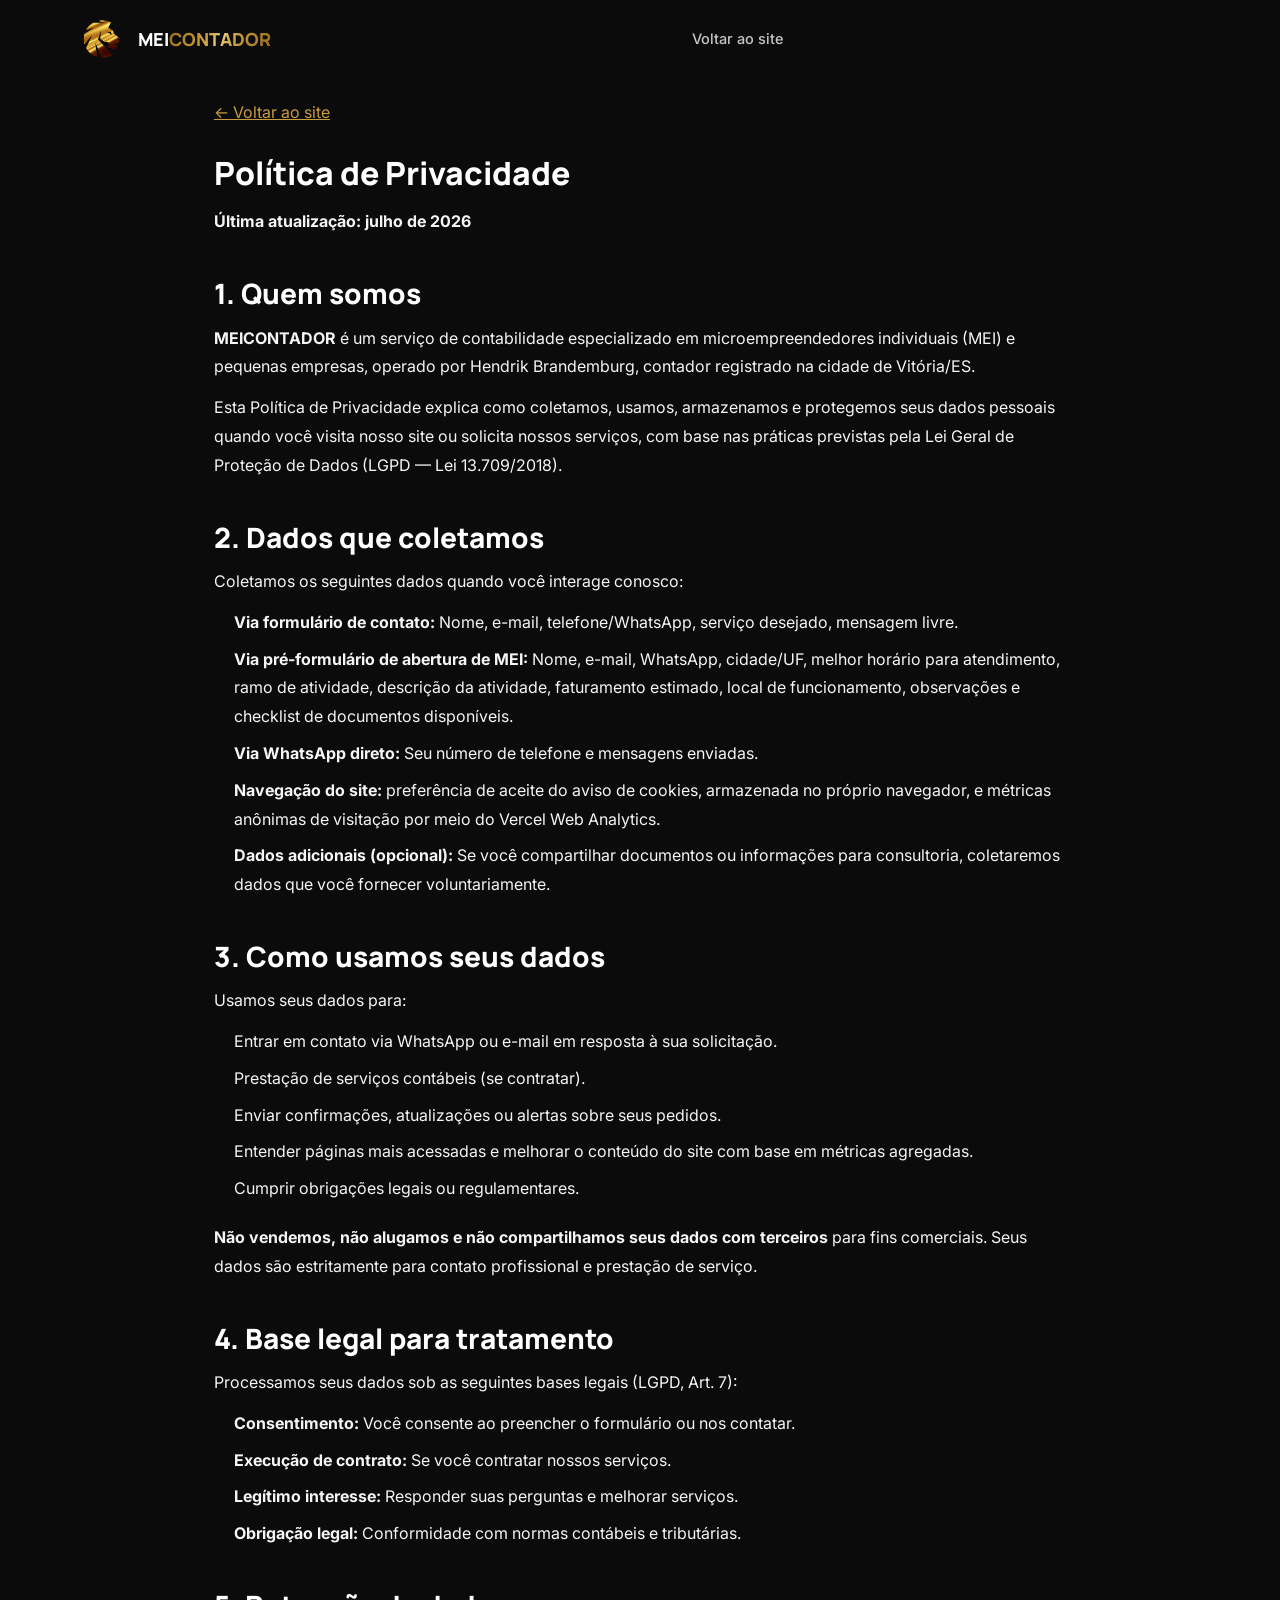
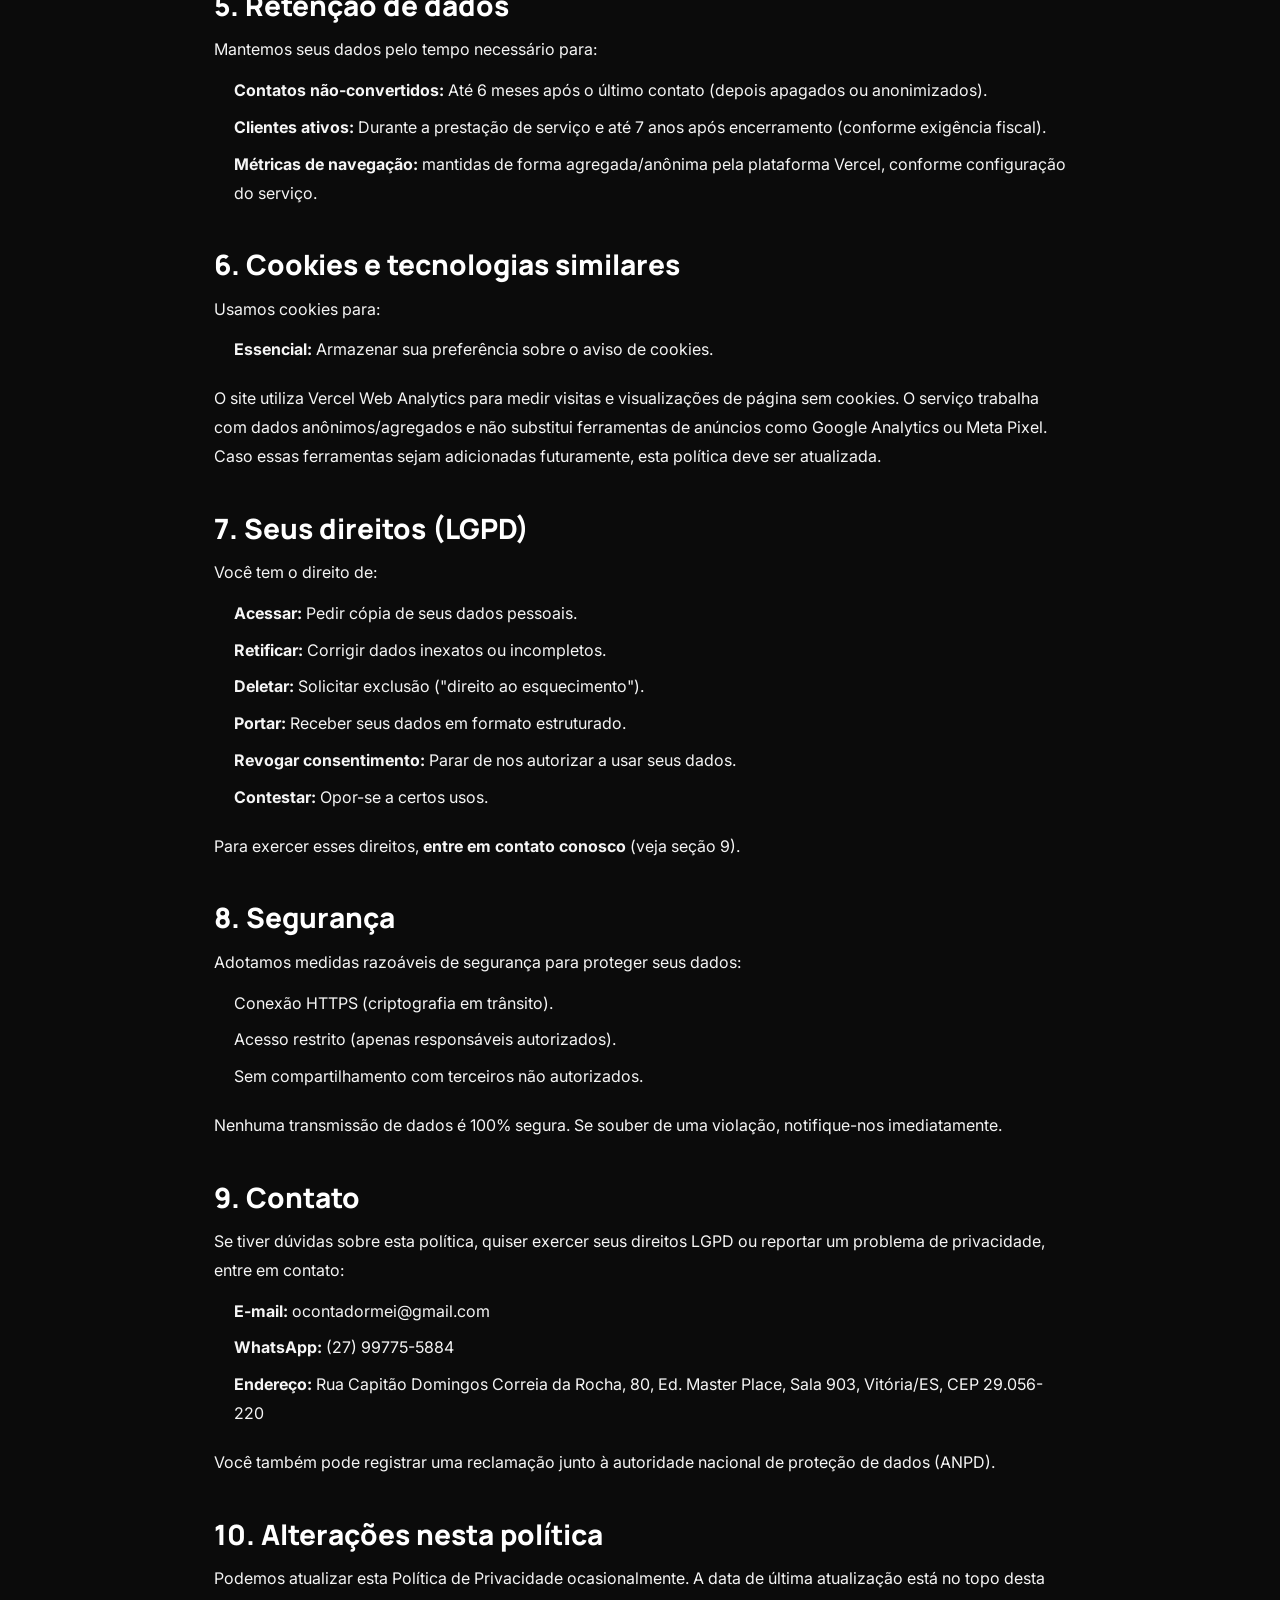
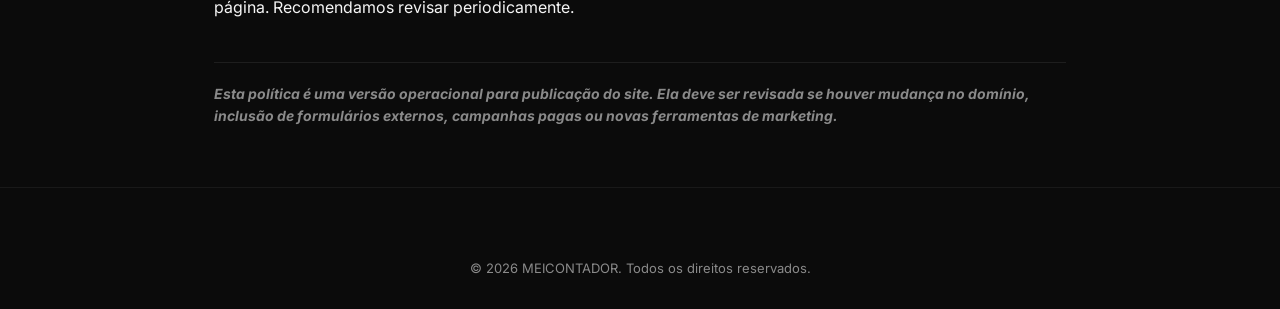
==== commit 8c44ca25: "feat: add MEI opening pre-form" ====
--- a/privacidade.html
+++ b/privacidade.html
@@ -6,7 +6,7 @@
 <title>Política de Privacidade | MEICONTADOR</title>
 <meta name="description" content="Conheça a Política de Privacidade do MEICONTADOR e como tratamos dados pessoais e métricas anônimas do site.">
 <meta name="robots" content="index, follow">
-<link rel="canonical" href="https://meicontador-site.vercel.app/privacidade.html">
+<link rel="canonical" href="https://meicontador-site.vercel.app/privacidade">
 
 <link rel="icon" type="image/png" href="assets/favicon.png">
 <link rel="preconnect" href="https://fonts.googleapis.com">
@@ -30,12 +30,12 @@
 
 <header class="site-header" id="siteHeader">
   <div class="container nav-inner">
-    <a href="index.html" class="brand">
+    <a href="/" class="brand">
       <img src="assets/logo-icon.png" alt="MEICONTADOR" width="400" height="283" decoding="async">
       <span class="brand-word">MEI<span>CONTADOR</span></span>
     </a>
     <nav class="nav-links" id="navLinks">
-      <a href="index.html">Voltar ao site</a>
+      <a href="/">Voltar ao site</a>
     </nav>
     <div class="nav-cta">
       <button class="menu-toggle" id="menuToggle" aria-label="Abrir menu" aria-expanded="false" aria-controls="navLinks"><span class="hamburger"><i></i><i></i><i></i></span></button>
@@ -44,7 +44,7 @@
 </header>
 
 <main class="privacy-container">
-  <a href="index.html" class="back-link">← Voltar ao site</a>
+  <a href="/" class="back-link">← Voltar ao site</a>
 
   <h1>Política de Privacidade</h1>
   <p><strong>Última atualização: julho de 2026</strong></p>
@@ -57,6 +57,7 @@
   <p>Coletamos os seguintes dados quando você interage conosco:</p>
   <ul>
     <li><strong>Via formulário de contato:</strong> Nome, e-mail, telefone/WhatsApp, serviço desejado, mensagem livre.</li>
+    <li><strong>Via pré-formulário de abertura de MEI:</strong> Nome, e-mail, WhatsApp, cidade/UF, melhor horário para atendimento, ramo de atividade, descrição da atividade, faturamento estimado, local de funcionamento, observações e checklist de documentos disponíveis.</li>
     <li><strong>Via WhatsApp direto:</strong> Seu número de telefone e mensagens enviadas.</li>
     <li><strong>Navegação do site:</strong> preferência de aceite do aviso de cookies, armazenada no próprio navegador, e métricas anônimas de visitação por meio do Vercel Web Analytics.</li>
     <li><strong>Dados adicionais (opcional):</strong> Se você compartilhar documentos ou informações para consultoria, coletaremos dados que você fornecer voluntariamente.</li>
